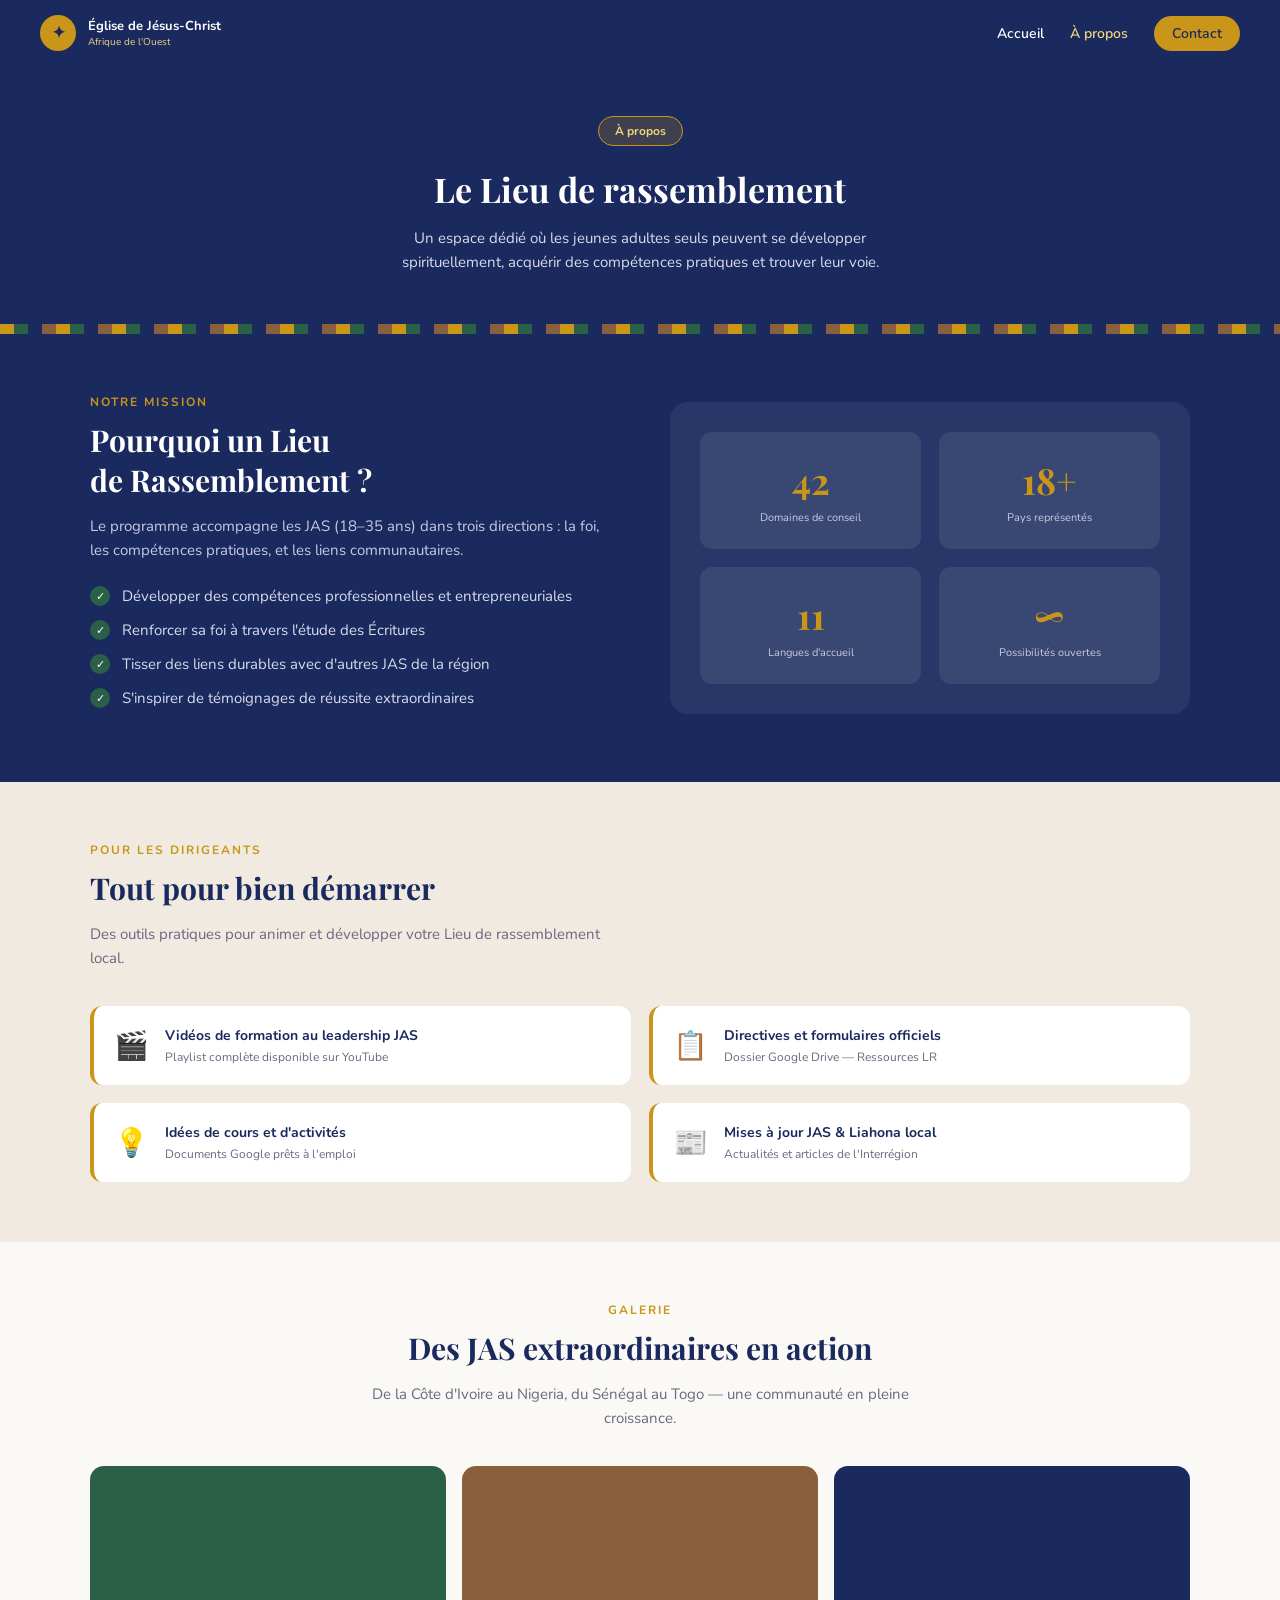
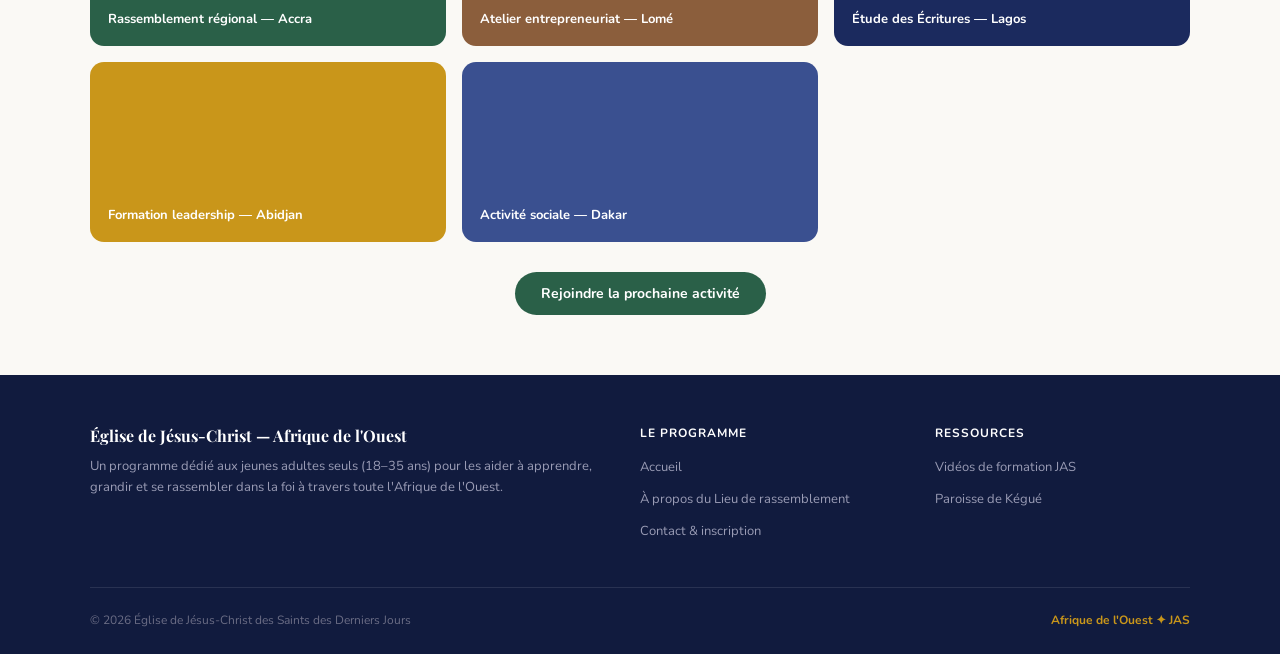
==== a-propos.html @ ace62d17 "Add files" ====
<!DOCTYPE html>
<html lang="fr">
<head>
  <meta charset="UTF-8">
  <meta name="viewport" content="width=device-width, initial-scale=1.0">
  <title>À propos du Lieu de rassemblement — JAS Afrique de l'Ouest</title>
  <meta name="description" content="Découvrez la mission du Lieu de rassemblement, ses chiffres clés et les ressources disponibles pour les jeunes adultes seuls et leurs dirigeants.">
  <link href="https://fonts.googleapis.com/css2?family=Playfair+Display:wght@400;700;900&family=Nunito:wght@300;400;600;700&display=swap" rel="stylesheet">
  <link rel="stylesheet" href="style.css">
</head>
<body>

<!-- ─── NAVBAR ─── -->
<nav>
  <a href="index.html" class="nav-logo">
    <div class="nav-logo-icon">✦</div>
    <div>
      <div class="nav-logo-main">Église de Jésus-Christ</div>
      <div class="nav-logo-sub">Afrique de l'Ouest</div>
    </div>
  </a>
  <ul class="nav-links">
    <li><a href="index.html">Accueil</a></li>
    <li><a href="a-propos.html" class="active">À propos</a></li>
    <li><a href="contact.html" class="nav-cta">Contact</a></li>
  </ul>
</nav>

<!-- ─── EN-TÊTE DE PAGE ─── -->
<section class="page-header">
  <div class="hero-badge">À propos</div>
  <h1>Le Lieu de rassemblement</h1>
  <p>Un espace dédié où les jeunes adultes seuls peuvent se développer spirituellement, acquérir des compétences pratiques et trouver leur voie.</p>
</section>

<div class="kente"></div>

<!-- ─── MISSION & CHIFFRES ─── -->
<section class="feature-section">
  <div class="feature-inner">
    <div class="feature-content">
      <div class="section-label">Notre mission</div>
      <h2 class="section-title">Pourquoi un Lieu<br>de Rassemblement ?</h2>
      <p class="section-desc">
        Le programme accompagne les JAS (18–35 ans) dans trois directions : la foi, les compétences pratiques, et les liens communautaires.
      </p>
      <ul class="feature-list">
        <li>
          <span class="fcheck">✓</span>
          <span>Développer des compétences professionnelles et entrepreneuriales</span>
        </li>
        <li>
          <span class="fcheck">✓</span>
          <span>Renforcer sa foi à travers l'étude des Écritures</span>
        </li>
        <li>
          <span class="fcheck">✓</span>
          <span>Tisser des liens durables avec d'autres JAS de la région</span>
        </li>
        <li>
          <span class="fcheck">✓</span>
          <span>S'inspirer de témoignages de réussite extraordinaires</span>
        </li>
      </ul>
    </div>
    <div class="feature-vis">
      <div class="stat-grid">
        <div class="stat-box">
          <div class="stat-num">42</div>
          <div class="stat-lbl">Domaines de conseil</div>
        </div>
        <div class="stat-box">
          <div class="stat-num">18+</div>
          <div class="stat-lbl">Pays représentés</div>
        </div>
        <div class="stat-box">
          <div class="stat-num">11</div>
          <div class="stat-lbl">Langues d'accueil</div>
        </div>
        <div class="stat-box">
          <div class="stat-num">∞</div>
          <div class="stat-lbl">Possibilités ouvertes</div>
        </div>
      </div>
    </div>
  </div>
</section>

<!-- ─── RESSOURCES DIRIGEANTS ─── -->
<section class="resources-section">
  <div class="resources-inner">
    <div class="section-label">Pour les dirigeants</div>
    <h2 class="section-title">Tout pour bien démarrer</h2>
    <p class="section-desc">Des outils pratiques pour animer et développer votre Lieu de rassemblement local.</p>
    <div class="resources-grid">
      <a href="https://www.youtube.com/playlist?list=PLsImnSnI11I7fehPz9nurvhtqoldoaC2j" class="res-item" target="_blank" rel="noopener">
        <span class="res-emoji">🎬</span>
        <div>
          <h4>Vidéos de formation au leadership JAS</h4>
          <p>Playlist complète disponible sur YouTube</p>
        </div>
      </a>
      <a href="https://drive.google.com/drive/folders/1a1h6Eb-d5ZvznE8h7kzeudmm6tMqYqth" class="res-item" target="_blank" rel="noopener">
        <span class="res-emoji">📋</span>
        <div>
          <h4>Directives et formulaires officiels</h4>
          <p>Dossier Google Drive — Ressources LR</p>
        </div>
      </a>
      <a href="https://docs.google.com/document/d/1ixwEaow4Ad2zph8p8s55453L5QPtCA844CBS7XX6nzw/edit?tab=t.0" class="res-item" target="_blank" rel="noopener">
        <span class="res-emoji">💡</span>
        <div>
          <h4>Idées de cours et d'activités</h4>
          <p>Documents Google prêts à l'emploi</p>
        </div>
      </a>
      <a href="https://drive.google.com/drive/folders/1taW5S7uBejNlnb3Ykxp8puZVUSTl_1uK" class="res-item" target="_blank" rel="noopener">
        <span class="res-emoji">📰</span>
        <div>
          <h4>Mises à jour JAS &amp; Liahona local</h4>
          <p>Actualités et articles de l'Interrégion</p>
        </div>
      </a>
    </div>
  </div>
</section>

<!-- ─── GALERIE ─── -->
<section class="gallery-section">
  <div class="gallery-hd">
    <div class="section-label">Galerie</div>
    <h2 class="section-title">Des JAS extraordinaires en action</h2>
    <p class="section-desc">De la Côte d'Ivoire au Nigeria, du Sénégal au Togo — une communauté en pleine croissance.</p>
  </div>
  <div class="gallery-grid">
    <div class="g-card c1">
      <span class="g-caption">Rassemblement régional — Accra</span>
    </div>
    <div class="g-card c2">
      <span class="g-caption">Atelier entrepreneuriat — Lomé</span>
    </div>
    <div class="g-card c3">
      <span class="g-caption">Étude des Écritures — Lagos</span>
    </div>
    <div class="g-card c4">
      <span class="g-caption">Formation leadership — Abidjan</span>
    </div>
    <div class="g-card c5">
      <span class="g-caption">Activité sociale — Dakar</span>
    </div>
  </div>
  <div class="gallery-cta">
    <a href="contact.html" class="btn-green">Rejoindre la prochaine activité</a>
  </div>
</section>

<!-- ─── PIED DE PAGE ─── -->
<footer>
  <div class="footer-inner">
    <div class="footer-top">
      <div class="fbrand">
        <h4>Église de Jésus-Christ — Afrique de l'Ouest</h4>
        <p>Un programme dédié aux jeunes adultes seuls (18–35 ans) pour les aider à apprendre, grandir et se rassembler dans la foi à travers toute l'Afrique de l'Ouest.</p>
      </div>
      <div class="fcol">
        <h5>Le programme</h5>
        <ul>
          <li><a href="index.html">Accueil</a></li>
          <li><a href="a-propos.html">À propos du Lieu de rassemblement</a></li>
          <li><a href="contact.html">Contact &amp; inscription</a></li>
        </ul>
      </div>
      <div class="fcol">
        <h5>Ressources</h5>
        <ul>
          <li><a href="https://www.youtube.com/playlist?list=PLsImnSnI11I7fehPz9nurvhtqoldoaC2j" target="_blank" rel="noopener">Vidéos de formation JAS</a></li>
          <li><a href="https://maps.app.goo.gl/mae8pg2AJkW2jbD5A" target="_blank" rel="noopener">Paroisse de Kégué</a></li>
        </ul>
      </div>
    </div>
    <div class="footer-bot">
      <span>© 2026 Église de Jésus-Christ des Saints des Derniers Jours</span>
      <span class="accent">Afrique de l'Ouest ✦ JAS</span>
    </div>
  </div>
</footer>

</body>
</html>
---- style.css ----
/* =========================================================
   Lieu de rassemblement — Jeunes Adultes Seuls (Afrique de l'Ouest)
   Feuille de style commune — index.html / a-propos.html / contact.html

   Palette de couleurs utilisée dans tout le site
   (pas de variables CSS pour l'instant, donc on recopie
   ces codes directement dans chaque règle) :
   - Bleu nuit (navy)   : #1B2A5E
   - Bleu nuit foncé    : #111B3E
   - Doré (gold)        : #C9961A
   - Doré clair         : #EDD580
   - Vert               : #2A6048
   - Fond crème         : #FAF9F5
   - Fond crème foncé   : #F0EAE0
   - Texte gris foncé   : #6B6880
   ========================================================= */

* {
  margin: 0;
  padding: 0;
  box-sizing: border-box;
}

body {
  font-family: 'Nunito', sans-serif;
  background-color: #FAF9F5;
  color: #181828;
}

/* ───────────────── BARRE DE NAVIGATION ─────────────────
   Flexbox : le logo à gauche, les liens à droite,
   tout centré verticalement */
nav {
  background-color: #1B2A5E;
  display: flex;
  justify-content: space-between;
  align-items: center;
  padding: 15px 40px;
}

.nav-logo {
  display: flex;
  align-items: center;
  gap: 12px;
  text-decoration: none;
}

.nav-logo-icon {
  width: 36px;
  height: 36px;
  background-color: #C9961A;
  border-radius: 50%;
  display: flex;
  align-items: center;
  justify-content: center;
  font-weight: bold;
  color: #1B2A5E;
}

.nav-logo-main {
  font-size: 13px;
  font-weight: bold;
  color: #FFFFFF;
}

.nav-logo-sub {
  font-size: 10px;
  color: #EDD580;
}

.nav-links {
  display: flex;
  align-items: center;
  gap: 26px;
  list-style: none;
}

.nav-links a {
  color: #FFFFFF;
  text-decoration: none;
  font-size: 14px;
  font-weight: 600;
}

.nav-links a:hover {
  color: #C9961A;
}

.nav-links a.active {
  color: #EDD580;
}

.nav-links .nav-cta {
  background-color: #C9961A;
  color: #1B2A5E;
  padding: 8px 18px;
  border-radius: 20px;
}

/* ───────────────── BANDEAU DE BIENVENUE ─────────────────
   Pas d'animation : les mots s'affichent simplement les uns
   à côté des autres et passent à la ligne si besoin
   (flex-wrap: wrap) */
.bandeau-bienvenue {
  background-color: #111B3E;
  padding: 12px 20px;
  display: flex;
  flex-wrap: wrap;
  justify-content: center;
  gap: 18px;
}

.bandeau-mot {
  color: #EDD580;
  font-size: 12px;
  font-weight: bold;
  text-transform: uppercase;
  letter-spacing: 1px;
}

/* ───────────────── HERO (page d'accueil) ─────────────────
   Fond de couleur unie, tout centré avec text-align */
.hero {
  background-color: #1B2A5E;
  padding: 70px 40px;
  text-align: center;
}

.hero-badge {
  display: inline-block;
  background-color: rgba(201, 150, 26, 0.2);
  border: 1px solid #C9961A;
  color: #EDD580;
  font-size: 12px;
  font-weight: bold;
  padding: 6px 16px;
  border-radius: 20px;
  margin-bottom: 20px;
}

.hero-age {
  display: inline-block;
  background-color: #2A6048;
  color: #FFFFFF;
  font-size: 12px;
  font-weight: bold;
  padding: 6px 14px;
  border-radius: 12px;
  margin-bottom: 20px;
  margin-left: 8px;
}

.hero h1 {
  font-family: 'Playfair Display', serif;
  font-size: 42px;
  color: #FFFFFF;
  margin-bottom: 20px;
}

.hero h1 em {
  color: #C9961A;
  font-style: normal;
}

.hero-sub {
  font-size: 16px;
  color: #D8DBEA;
  max-width: 540px;
  margin: 0 auto 32px auto;
  line-height: 1.6;
}

.hero-actions {
  display: flex;
  gap: 16px;
  justify-content: center;
  flex-wrap: wrap;
}

/* ───────────────── PETIT EN-TÊTE (pages secondaires) ───────────────── */
.page-header {
  background-color: #1B2A5E;
  padding: 50px 40px;
  text-align: center;
}

.page-header h1 {
  font-family: 'Playfair Display', serif;
  font-size: 34px;
  color: #FFFFFF;
  margin-bottom: 14px;
}

.page-header p {
  font-size: 15px;
  color: #D8DBEA;
  max-width: 540px;
  margin: 0 auto;
  line-height: 1.6;
}

/* ───────────────── BOUTONS ───────────────── */
.btn-primary {
  background-color: #C9961A;
  color: #1B2A5E;
  font-size: 14px;
  font-weight: bold;
  padding: 12px 26px;
  border-radius: 30px;
  text-decoration: none;
  display: inline-block;
  border: none;
}

.btn-primary:hover {
  background-color: #EDD580;
}

.btn-outline {
  background-color: transparent;
  border: 2px solid #FFFFFF;
  color: #FFFFFF;
  font-size: 14px;
  font-weight: 600;
  padding: 10px 24px;
  border-radius: 30px;
  text-decoration: none;
  display: inline-block;
}

.btn-outline:hover {
  background-color: #FFFFFF;
  color: #1B2A5E;
}

.btn-green {
  background-color: #2A6048;
  color: #FFFFFF;
  font-size: 14px;
  font-weight: bold;
  padding: 12px 26px;
  border-radius: 30px;
  text-decoration: none;
  display: inline-block;
  border: none;
}

.btn-green:hover {
  background-color: #3D7D5F;
}

/* ───────────────── LISERÉ DE COULEUR ─────────────────
   Un simple dégradé répété, façon tissu kente */
.kente {
  height: 10px;
  background: repeating-linear-gradient(
    90deg,
    #C9961A 0px, #C9961A 14px,
    #2A6048 14px, #2A6048 28px,
    #1B2A5E 28px, #1B2A5E 42px,
    #8B5E3C 42px, #8B5E3C 56px
  );
}

/* ───────────────── TITRES DE SECTION ───────────────── */
.section-label {
  font-size: 12px;
  font-weight: bold;
  color: #C9961A;
  text-transform: uppercase;
  letter-spacing: 2px;
  margin-bottom: 10px;
}

.section-title {
  font-family: 'Playfair Display', serif;
  font-size: 30px;
  font-weight: bold;
  color: #1B2A5E;
  margin-bottom: 14px;
}

.section-desc {
  font-size: 15px;
  color: #6B6880;
  max-width: 540px;
  line-height: 1.6;
}

/* ───────────────── SECTION "CARTES" (page d'accueil) ─────────────────
   CSS Grid à 3 colonnes égales */
.cards-section {
  padding: 60px 40px;
}

.cards-hd {
  text-align: center;
  margin-bottom: 40px;
}

.cards-hd .section-desc {
  margin: 0 auto;
}

.cards-grid {
  display: grid;
  grid-template-columns: repeat(3, 1fr);
  gap: 24px;
  max-width: 1100px;
  margin: 0 auto;
}

.card {
  background-color: #FFFFFF;
  border-radius: 14px;
  padding: 26px;
  box-shadow: 0 2px 10px rgba(0, 0, 0, 0.08);
  border-top: 5px solid #C9961A;
}

.card.card-green {
  border-top-color: #2A6048;
}

.card.card-navy {
  border-top-color: #1B2A5E;
}

.card-icon {
  width: 46px;
  height: 46px;
  border-radius: 12px;
  background-color: #F0EAE0;
  display: flex;
  align-items: center;
  justify-content: center;
  font-size: 22px;
  margin-bottom: 18px;
}

.card h3 {
  font-family: 'Playfair Display', serif;
  font-size: 19px;
  color: #1B2A5E;
  margin-bottom: 10px;
}

.card p {
  font-size: 14px;
  color: #6B6880;
  line-height: 1.6;
  margin-bottom: 16px;
}

.card-link {
  color: #2A6048;
  font-size: 13px;
  font-weight: bold;
  text-decoration: none;
}

.card-link:hover {
  text-decoration: underline;
}

/* ───────────────── SECTION MISSION / CHIFFRES ─────────────────
   Grid à 2 colonnes : texte à gauche, chiffres à droite */
.feature-section {
  background-color: #1B2A5E;
  padding: 60px 40px;
}

.feature-inner {
  max-width: 1100px;
  margin: 0 auto;
  display: grid;
  grid-template-columns: 1fr 1fr;
  gap: 60px;
  align-items: center;
}

.feature-content .section-title {
  color: #FFFFFF;
}

.feature-content .section-desc {
  color: #C7CBE0;
  max-width: 100%;
}

.feature-list {
  list-style: none;
  margin-top: 24px;
}

.feature-list li {
  display: flex;
  align-items: flex-start;
  gap: 12px;
  font-size: 15px;
  color: #D8DBEA;
  margin-bottom: 14px;
}

.fcheck {
  width: 20px;
  height: 20px;
  background-color: #2A6048;
  border-radius: 50%;
  display: flex;
  align-items: center;
  justify-content: center;
  font-size: 11px;
  color: #FFFFFF;
  flex-shrink: 0;
}

.feature-vis {
  background-color: rgba(255, 255, 255, 0.06);
  border-radius: 18px;
  padding: 30px;
}

.stat-grid {
  display: grid;
  grid-template-columns: 1fr 1fr;
  gap: 18px;
}

.stat-box {
  background-color: rgba(255, 255, 255, 0.08);
  border-radius: 12px;
  padding: 24px 16px;
  text-align: center;
}

.stat-num {
  font-family: 'Playfair Display', serif;
  font-size: 36px;
  font-weight: bold;
  color: #C9961A;
}

.stat-lbl {
  font-size: 11px;
  color: #C7CBE0;
  margin-top: 6px;
}

/* ───────────────── RESSOURCES (page à propos) ─────────────────
   Grid à 2 colonnes */
.resources-section {
  background-color: #F0EAE0;
  padding: 60px 40px;
}

.resources-inner {
  max-width: 1100px;
  margin: 0 auto;
}

.resources-grid {
  display: grid;
  grid-template-columns: 1fr 1fr;
  gap: 18px;
  margin-top: 36px;
}

.res-item {
  background-color: #FFFFFF;
  border-radius: 12px;
  padding: 20px;
  display: flex;
  align-items: center;
  gap: 16px;
  text-decoration: none;
  color: inherit;
  border-left: 4px solid #C9961A;
}

.res-item:hover {
  background-color: #FAF6EC;
}

.res-emoji {
  font-size: 28px;
}

.res-item h4 {
  font-size: 14px;
  font-weight: bold;
  color: #1B2A5E;
  margin-bottom: 4px;
}

.res-item p {
  font-size: 12px;
  color: #6B6880;
}

/* ───────────────── GALERIE (page à propos) ─────────────────
   Grid à 3 colonnes, toutes les cases de la même taille.
   Chaque carte a sa propre classe de couleur (c1 à c5) —
   plus simple à lire que des sélecteurs nth-child. */
.gallery-section {
  padding: 60px 40px;
}

.gallery-hd {
  text-align: center;
  margin-bottom: 36px;
}

.gallery-hd .section-desc {
  margin: 0 auto;
}

.gallery-grid {
  display: grid;
  grid-template-columns: repeat(3, 1fr);
  gap: 16px;
  max-width: 1100px;
  margin: 0 auto;
}

.g-card {
  height: 180px;
  border-radius: 14px;
  display: flex;
  align-items: flex-end;
  padding: 18px;
}

.g-card.c1 { background-color: #2A6048; }
.g-card.c2 { background-color: #8B5E3C; }
.g-card.c3 { background-color: #1B2A5E; }
.g-card.c4 { background-color: #C9961A; }
.g-card.c5 { background-color: #3A5090; }

.g-caption {
  color: #FFFFFF;
  font-size: 13px;
  font-weight: bold;
}

.gallery-cta {
  text-align: center;
  margin-top: 30px;
}

/* ───────────────── PAGE CONTACT ─────────────────
   Grid à 2 colonnes : infos à gauche, formulaire à droite */
.contact-section {
  padding: 60px 40px;
}

.contact-inner {
  max-width: 1100px;
  margin: 0 auto;
  display: grid;
  grid-template-columns: 1fr 1.3fr;
  gap: 50px;
}

.contact-infos {
  display: flex;
  flex-direction: column;
  gap: 24px;
}

.info-item {
  display: flex;
  gap: 14px;
  align-items: flex-start;
}

.info-icon {
  width: 40px;
  height: 40px;
  border-radius: 10px;
  background-color: #F0EAE0;
  display: flex;
  align-items: center;
  justify-content: center;
  font-size: 18px;
  flex-shrink: 0;
}

.info-item h4 {
  font-size: 14px;
  font-weight: bold;
  color: #1B2A5E;
  margin-bottom: 4px;
}

.info-item p,
.info-item a {
  font-size: 13px;
  color: #6B6880;
  text-decoration: none;
}

.info-item a:hover {
  color: #2A6048;
}

.contact-form {
  background-color: #FFFFFF;
  border-radius: 16px;
  padding: 32px;
  box-shadow: 0 2px 14px rgba(0, 0, 0, 0.07);
}

.form-row {
  display: grid;
  grid-template-columns: 1fr 1fr;
  gap: 16px;
}

.field {
  margin-bottom: 16px;
}

.field label {
  display: block;
  font-size: 13px;
  font-weight: bold;
  color: #1B2A5E;
  margin-bottom: 6px;
}

.field input,
.field select,
.field textarea {
  width: 100%;
  padding: 10px 12px;
  font-family: 'Nunito', sans-serif;
  font-size: 14px;
  color: #181828;
  border: 1.5px solid #E4E0D6;
  border-radius: 8px;
  background-color: #FAF9F5;
}

.field textarea {
  min-height: 100px;
}

/* ───────────────── PIED DE PAGE ─────────────────
   Grid à 3 colonnes */
footer {
  background-color: #111B3E;
  padding: 50px 40px 26px 40px;
}

.footer-inner {
  max-width: 1100px;
  margin: 0 auto;
}

.footer-top {
  display: grid;
  grid-template-columns: 2fr 1fr 1fr;
  gap: 40px;
  padding-bottom: 36px;
  border-bottom: 1px solid rgba(255, 255, 255, 0.1);
  margin-bottom: 24px;
}

.fbrand h4 {
  color: #FFFFFF;
  font-family: 'Playfair Display', serif;
  font-size: 16px;
  margin-bottom: 10px;
}

.fbrand p {
  font-size: 13px;
  color: #9A9CB5;
  line-height: 1.6;
}

.fcol h5 {
  color: #FFFFFF;
  font-size: 12px;
  text-transform: uppercase;
  letter-spacing: 1px;
  margin-bottom: 14px;
}

.fcol ul {
  list-style: none;
}

.fcol li {
  margin-bottom: 10px;
}

.fcol a {
  color: #9A9CB5;
  text-decoration: none;
  font-size: 13px;
}

.fcol a:hover {
  color: #C9961A;
}

.footer-bot {
  display: flex;
  justify-content: space-between;
  align-items: center;
  font-size: 12px;
  color: #6B6D85;
  flex-wrap: wrap;
  gap: 10px;
}

.footer-bot .accent {
  color: #C9961A;
  font-weight: bold;
}

/* ───────────────── RESPONSIVE ─────────────────
   Sous 800px : tout repasse en une colonne */
@media (max-width: 800px) {
  nav {
    padding: 12px 20px;
    flex-wrap: wrap;
    gap: 10px;
  }
  .hero, .page-header, .cards-section, .feature-section,
  .resources-section, .gallery-section, .contact-section {
    padding-left: 20px;
    padding-right: 20px;
  }
  .cards-grid,
  .resources-grid,
  .footer-top {
    grid-template-columns: 1fr;
  }
  .feature-inner,
  .contact-inner {
    grid-template-columns: 1fr;
    gap: 30px;
  }
  .gallery-grid {
    grid-template-columns: 1fr 1fr;
  }
  .form-row {
    grid-template-columns: 1fr;
  }
}
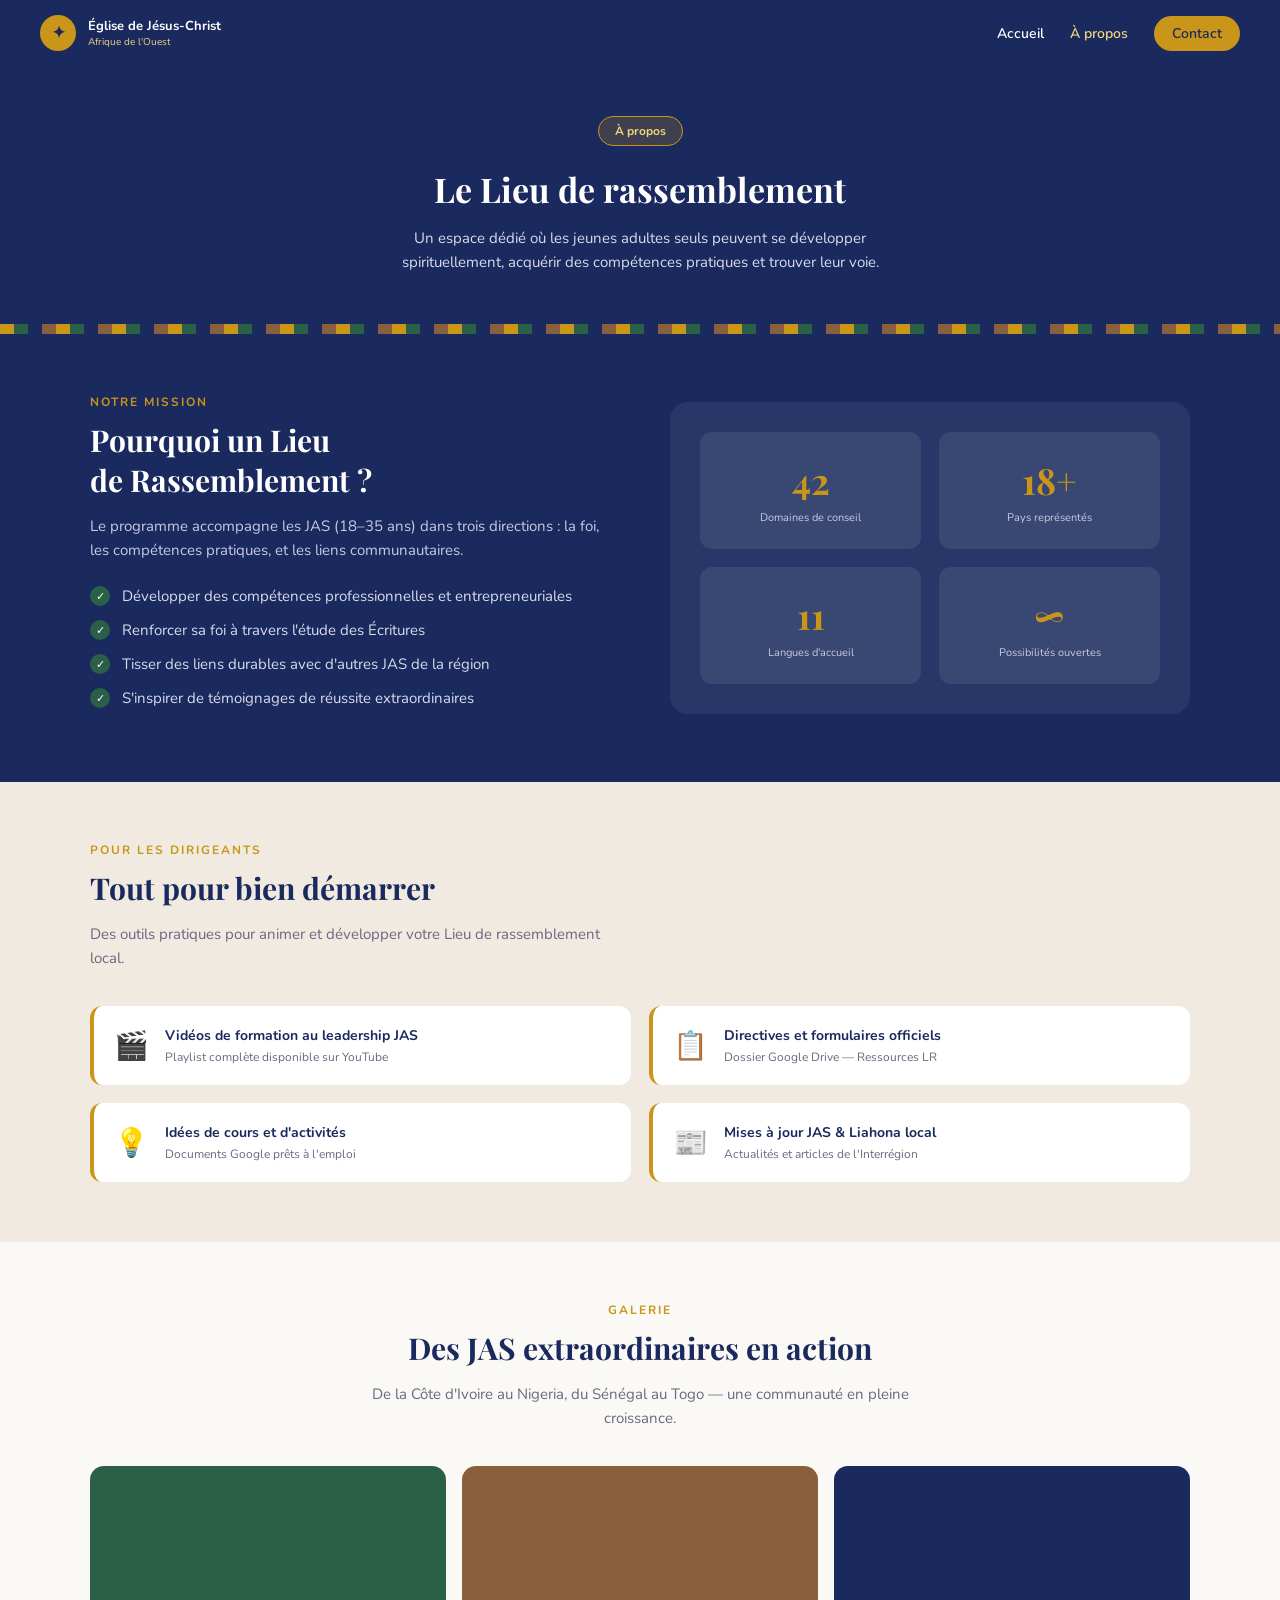
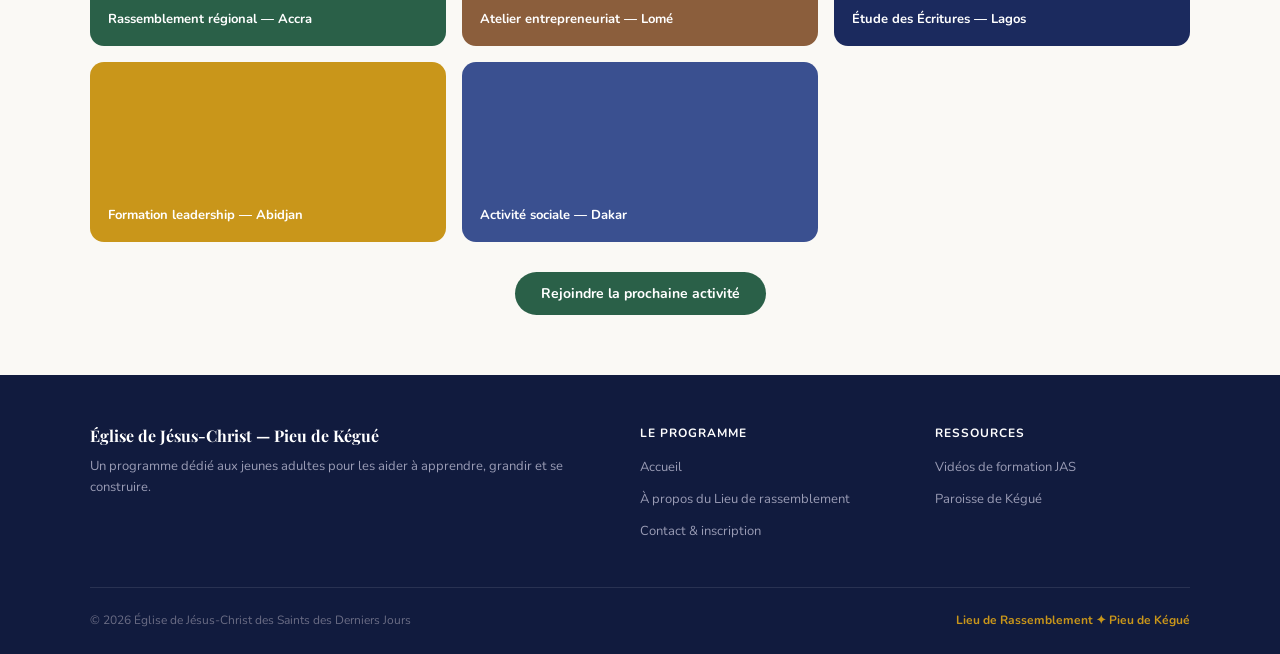
==== commit 0c87957f: "add a new directory" ====
--- a/a-propos.html
+++ b/a-propos.html
@@ -159,8 +159,8 @@
   <div class="footer-inner">
     <div class="footer-top">
       <div class="fbrand">
-        <h4>Église de Jésus-Christ — Afrique de l'Ouest</h4>
-        <p>Un programme dédié aux jeunes adultes seuls (18–35 ans) pour les aider à apprendre, grandir et se rassembler dans la foi à travers toute l'Afrique de l'Ouest.</p>
+        <h4>Église de Jésus-Christ — Pieu de Kégué</h4>
+        <p>Un programme dédié aux jeunes adultes pour les aider à apprendre, grandir et se construire.</p>
       </div>
       <div class="fcol">
         <h5>Le programme</h5>
@@ -180,7 +180,7 @@
     </div>
     <div class="footer-bot">
       <span>© 2026 Église de Jésus-Christ des Saints des Derniers Jours</span>
-      <span class="accent">Afrique de l'Ouest ✦ JAS</span>
+      <span class="accent">Lieu de Rassemblement ✦ Pieu de Kégué</span>
     </div>
   </div>
 </footer>
